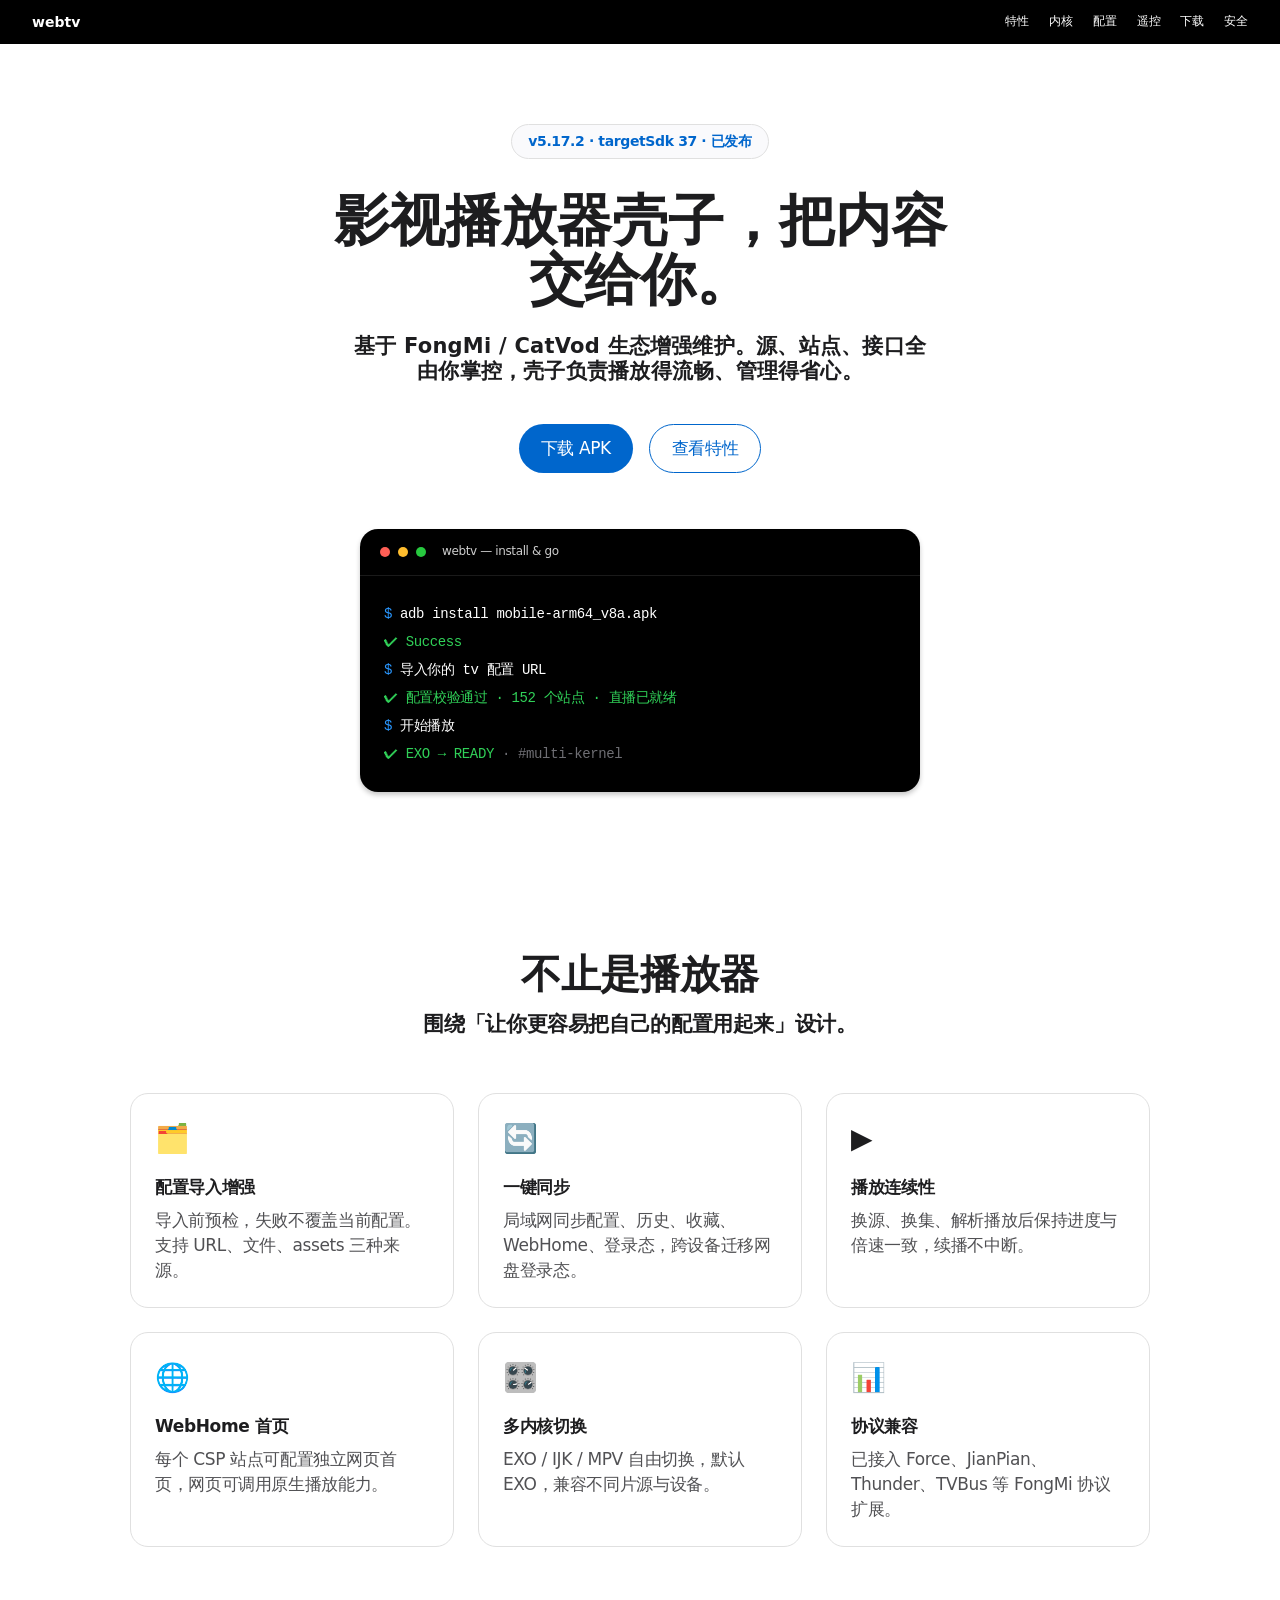
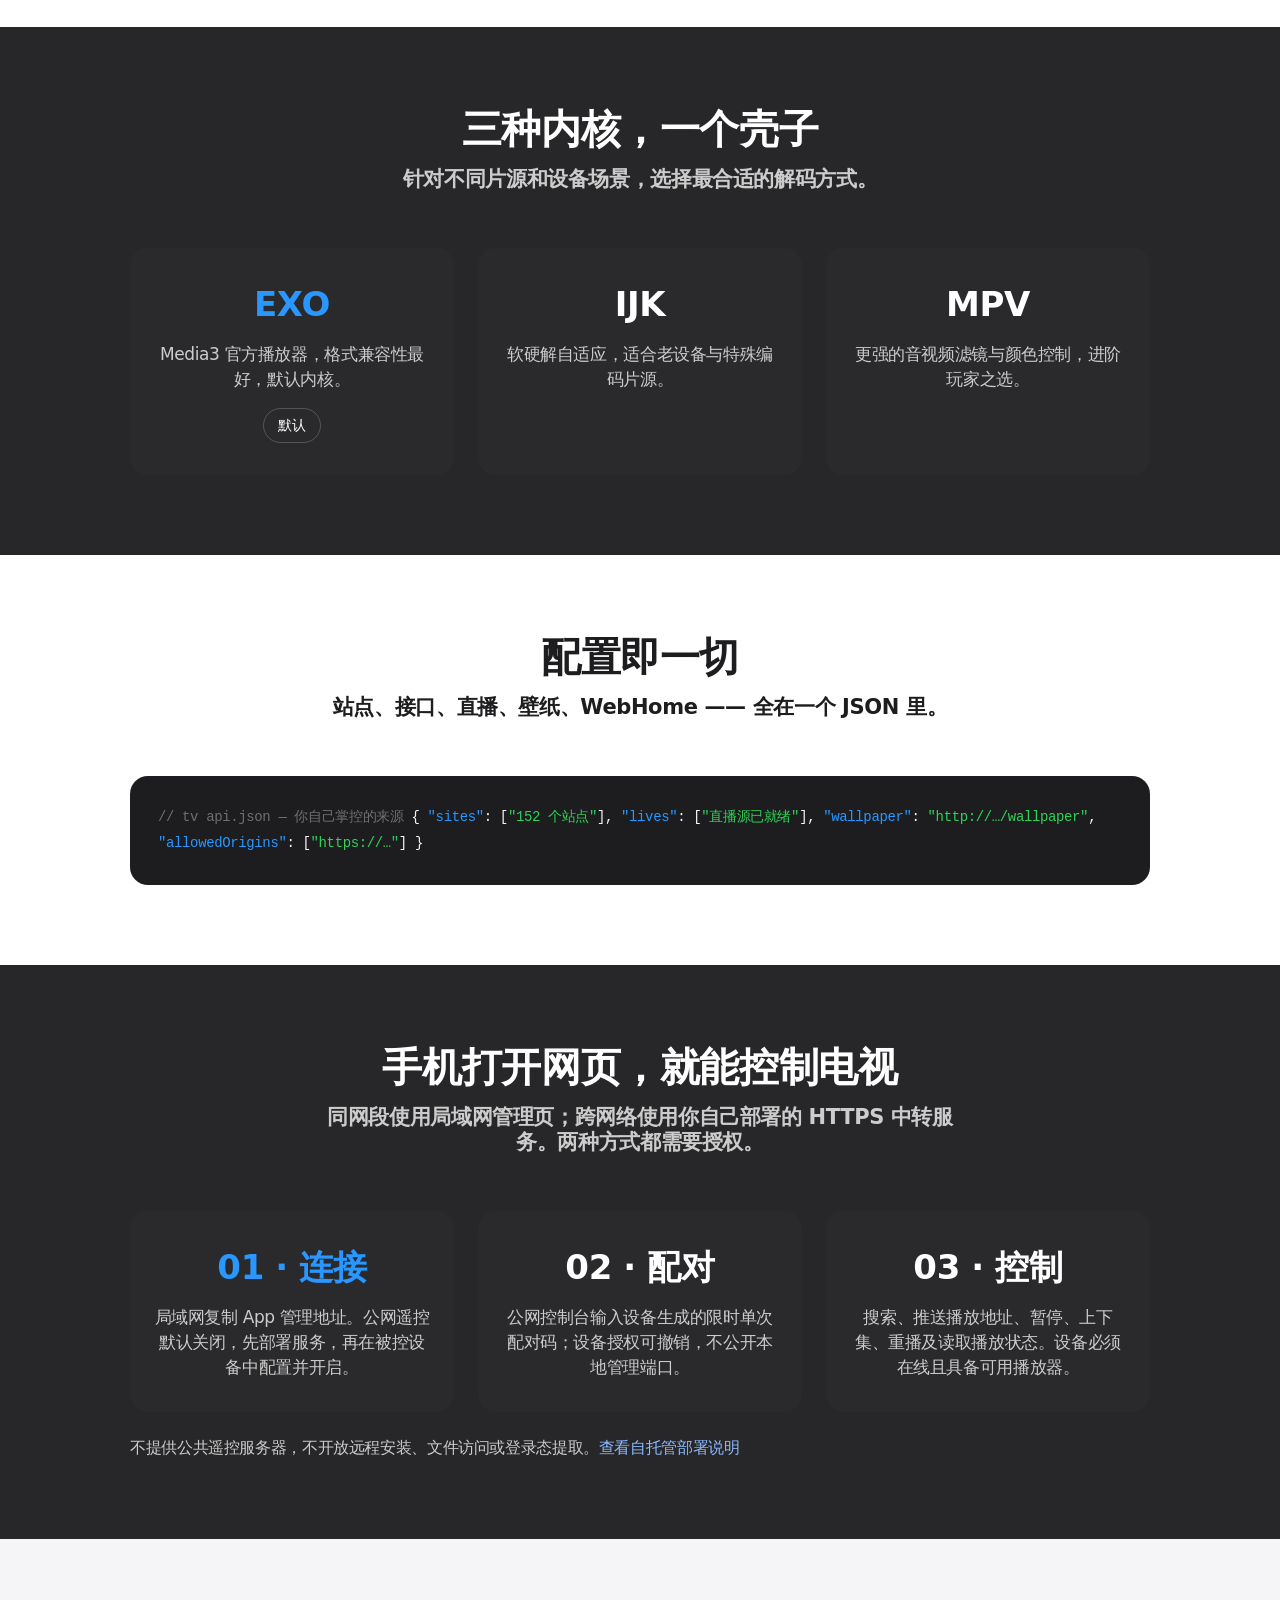
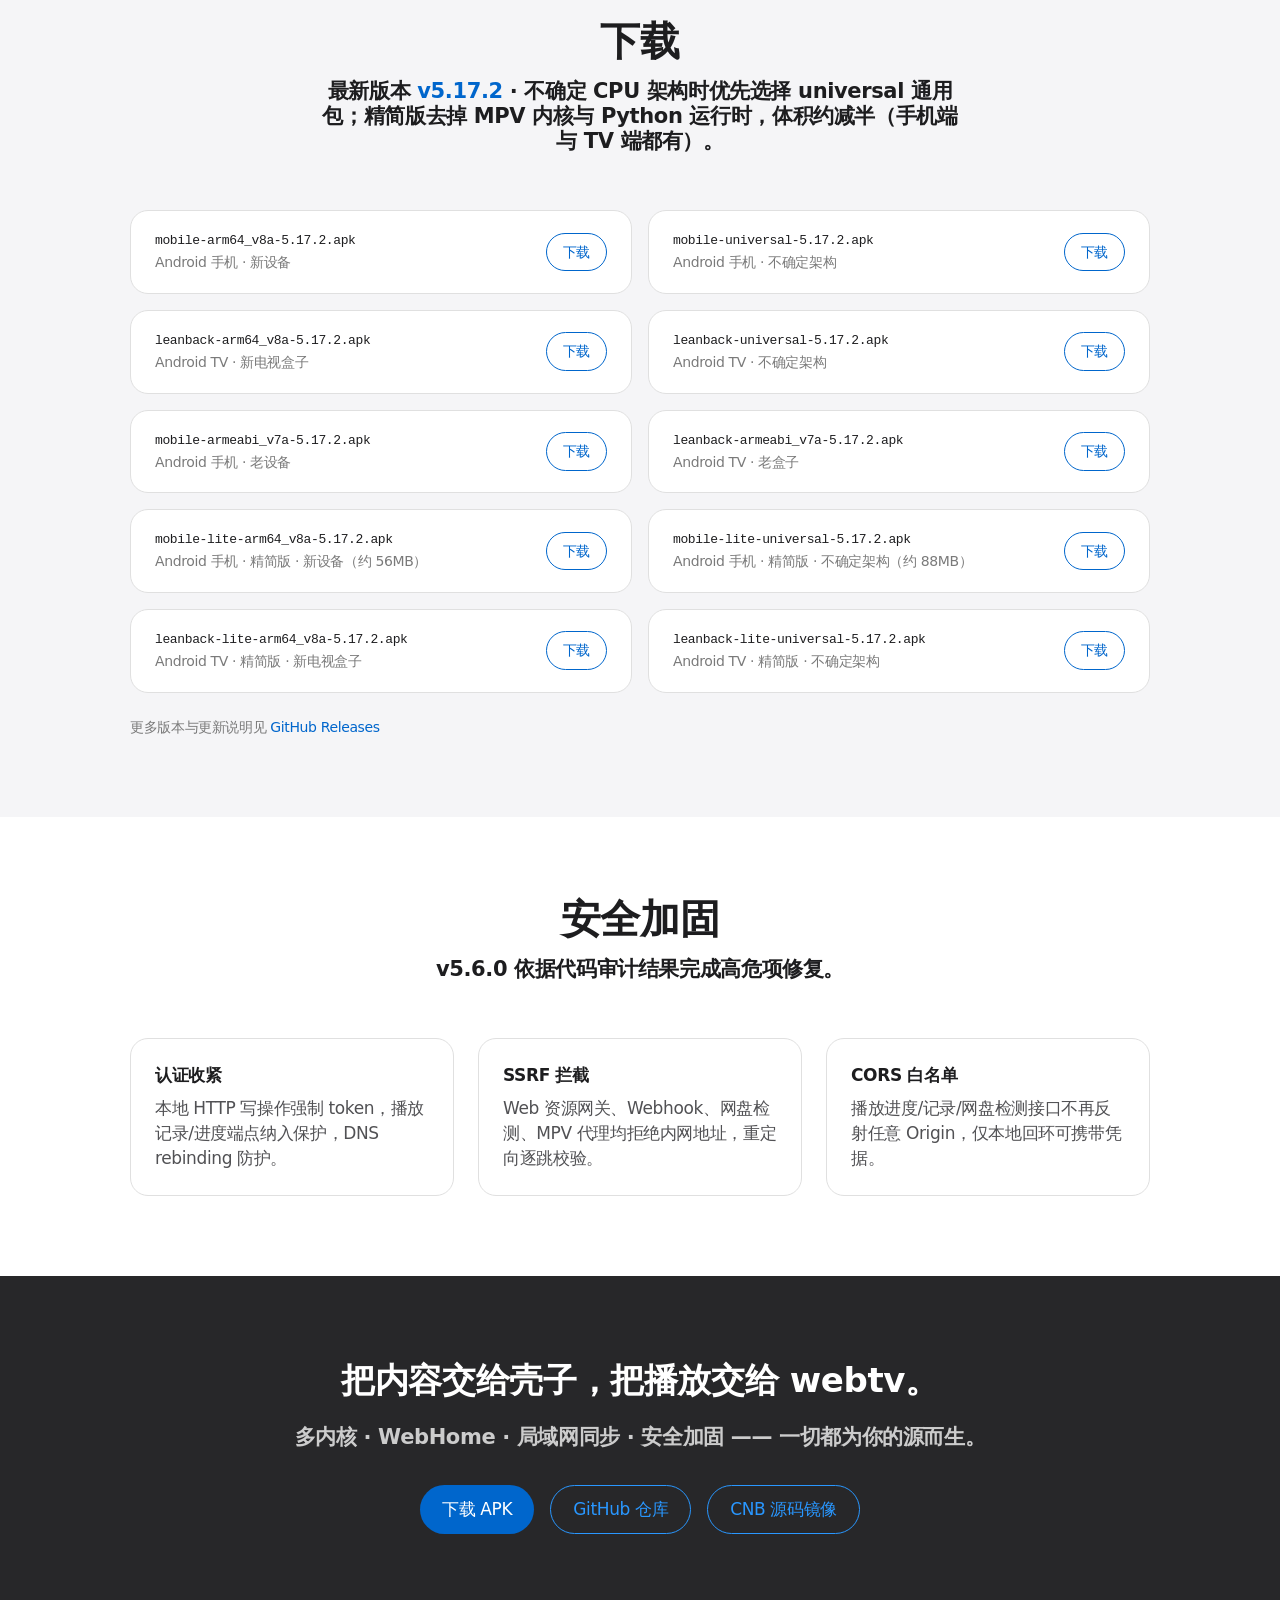
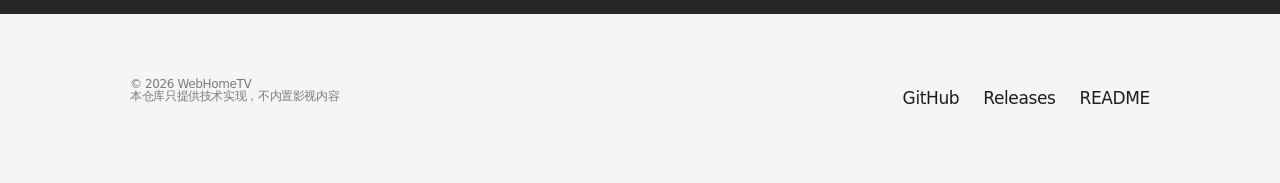
==== docs/index.html @ 2b1bd7a8 "release: v5.17.2 Ships the cast relay: sources whose playback needs request headers are now relayed " ====
<!DOCTYPE html>
<html lang="zh-CN">
<head>
<meta charset="UTF-8">
<meta name="viewport" content="width=device-width, initial-scale=1">
<title>WebHomeTV — 影视播放器壳子</title>
<meta name="description" content="WebHomeTV 是基于 FongMi / CatVod 生态增强维护的 Android 影音播放器壳子，支持多内核播放、WebHome 自定义首页、局域网同步与安全加固。">
<meta property="og:title" content="WebHomeTV — 影视播放器壳子">
<meta property="og:description" content="多内核播放 · WebHome 首页 · 局域网同步 · 安全加固">
<meta property="og:type" content="website">
<style>
  :root {
    --blue: #0066cc;
    --blue-focus: #0071e3;
    --blue-on-dark: #2997ff;
    --canvas: #ffffff;
    --parchment: #f5f5f7;
    --pearl: #fafafc;
    --tile-1: #272729;
    --ink: #1d1d1f;
    --body-on-dark: #ffffff;
    --body-muted: #cccccc;
    --ink-muted-48: #7a7a7a;
    --hairline: #e0e0e0;
    --divider-soft: #f0f0f0;
    --product-shadow: 0 3px 5px 0 rgba(0, 0, 0, 0.22);
    --font: -apple-system, BlinkMacSystemFont, "SF Pro Text", "Inter", "Segoe UI", system-ui, sans-serif;
    --font-display: -apple-system, BlinkMacSystemFont, "SF Pro Display", "Inter", system-ui, sans-serif;
    --section: 80px;
  }

  * { margin: 0; padding: 0; box-sizing: border-box; }

  html { scroll-behavior: smooth; }

  body {
    font-family: var(--font);
    background: var(--canvas);
    color: var(--ink);
    line-height: 1.47;
    letter-spacing: -0.374px;
    -webkit-font-smoothing: antialiased;
  }

  .container { max-width: 1068px; margin: 0 auto; padding: 0 24px; }
  .container-wide { max-width: 1440px; margin: 0 auto; padding: 0 32px; }

  a { color: var(--blue); text-decoration: none; }
  a:hover { text-decoration: underline; }

  /* ---------- Global Nav ---------- */
  .global-nav {
    position: sticky; top: 0; z-index: 50;
    background: #000000;
    height: 44px;
    display: flex; align-items: center;
  }
  .global-nav .container-wide {
    display: flex; align-items: center; justify-content: space-between;
    width: 100%;
  }
  .brand { font-size: 14px; font-weight: 600; color: var(--body-on-dark); letter-spacing: 0; }
  .brand:hover { text-decoration: none; opacity: 0.8; }
  .nav-links { display: flex; gap: 20px; }
  .nav-links a { font-size: 12px; color: var(--body-on-dark); letter-spacing: -0.12px; }
  .nav-links a:hover { text-decoration: none; color: var(--blue-on-dark); }

  /* ---------- Hero (light tile) ---------- */
  .hero { padding: var(--section) 0; background: var(--canvas); }
  .hero .container { text-align: center; }
  .hero .sub {
    display: inline-block;
    font-size: 14px; font-weight: 600; color: var(--blue);
    border: 1px solid var(--hairline);
    border-radius: 9999px;
    padding: 6px 16px;
    margin-bottom: 32px;
    background: var(--pearl);
  }
  .hero h1 {
    font-family: var(--font-display);
    font-size: 56px; font-weight: 600;
    line-height: 1.07; letter-spacing: -0.28px;
    color: var(--ink);
    max-width: 16ch; margin: 0 auto 24px;
  }
  .hero .lead {
    font-size: 21px; font-weight: 600;
    line-height: 1.19; letter-spacing: 0.231px;
    color: var(--ink);
    max-width: 40ch; margin: 0 auto 40px;
  }
  .hero-actions { display: flex; gap: 16px; justify-content: center; flex-wrap: wrap; }

  .btn {
    display: inline-flex; align-items: center; justify-content: center;
    font-family: var(--font); font-size: 17px; font-weight: 400;
    border-radius: 9999px; min-height: 44px; padding: 11px 22px;
    cursor: pointer; transition: transform 160ms ease, background 160ms ease;
    text-decoration: none;
  }
  .btn:focus-visible { outline: 2px solid var(--blue-focus); outline-offset: 2px; }
  .btn:active { transform: scale(0.95); }
  .btn-primary { background: var(--blue); color: #ffffff; }
  .btn-primary:hover { background: var(--blue-focus); text-decoration: none; }
  .btn-secondary { background: transparent; color: var(--blue); border: 1px solid var(--blue); }
  .btn-secondary:hover { background: rgba(0, 102, 204, 0.05); text-decoration: none; }

  /* Terminal card — product evidence */
  .terminal {
    background: #000000;
    border-radius: 18px;
    overflow: hidden;
    text-align: left;
    margin: 56px auto 0;
    max-width: 560px;
    box-shadow: var(--product-shadow);
  }
  .terminal-bar {
    display: flex; align-items: center; gap: 8px;
    padding: 14px 20px;
    border-bottom: 1px solid rgba(255, 255, 255, 0.1);
  }
  .terminal-bar .t-dot { width: 10px; height: 10px; border-radius: 50%; display: inline-block; }
  .t-dot.r { background: #FF5F56; } .t-dot.y { background: #FFBD2E; } .t-dot.g { background: #27C93F; }
  .terminal-bar .t-title { color: var(--body-muted); font-size: 12px; margin-left: 8px; }
  .terminal-body { padding: 24px; color: #a1a1a6; font-size: 14px; line-height: 2; font-family: ui-monospace, "SF Mono", monospace; }
  .terminal-body .prompt { color: var(--blue-on-dark); }
  .terminal-body .cmd { color: var(--body-on-dark); }
  .terminal-body .out { color: #30d158; }
  .terminal-body .muted { color: #6e6e73; }

  /* ---------- Section rhythm ---------- */
  section.tile-light { background: var(--canvas); padding: var(--section) 0; }
  section.tile-parchment { background: var(--parchment); padding: var(--section) 0; }
  section.tile-dark { background: var(--tile-1); padding: var(--section) 0; }
  section.tile-dark h2, section.tile-dark p.sec-desc { color: var(--body-on-dark); }
  section.tile-dark .sec-desc { color: var(--body-muted); }

  .sec-head { text-align: center; margin-bottom: 56px; }
  .sec-head h2 {
    font-family: var(--font-display);
    font-size: 40px; font-weight: 600; line-height: 1.10;
    color: var(--ink); margin-bottom: 16px;
  }
  .tile-dark .sec-head h2 { color: var(--body-on-dark); }
  .sec-head p.sec-desc { font-size: 21px; font-weight: 600; color: var(--ink); line-height: 1.19; max-width: 44ch; margin: 0 auto; }
  .tile-dark .sec-head p.sec-desc { color: var(--body-muted); }

  /* ---------- Feature cards (utility grid) ---------- */
  .grid { display: grid; grid-template-columns: repeat(3, 1fr); gap: 24px; }
  .card {
    background: var(--canvas);
    border: 1px solid var(--hairline);
    border-radius: 18px;
    padding: 24px;
    transition: transform 160ms ease;
  }
  .card:hover { transform: translateY(-2px); }
  .card .ico { font-size: 28px; margin-bottom: 16px; }
  .card h3 { font-size: 17px; font-weight: 600; color: var(--ink); margin-bottom: 8px; }
  .card p { font-size: 17px; color: #515154; line-height: 1.47; }
  .card code {
    font-family: ui-monospace, "SF Mono", monospace;
    font-size: 13px;
    background: var(--parchment);
    border-radius: 5px; padding: 2px 6px; color: var(--blue);
  }

  /* ---------- Kernels (dark tile) ---------- */
  .kernels { display: grid; grid-template-columns: repeat(3, 1fr); gap: 24px; }
  .kernel {
    background: #2a2a2c;
    border-radius: 18px;
    padding: 32px 24px;
    text-align: center;
  }
  .kernel .k-name { font-size: 34px; font-weight: 600; color: var(--body-on-dark); margin-bottom: 12px; letter-spacing: -0.374px; }
  .kernel .k-name.blue { color: var(--blue-on-dark); }
  .kernel p { font-size: 17px; color: var(--body-muted); }
  .kernel .tag {
    display: inline-block; margin-top: 16px;
    font-size: 14px; font-weight: 400; color: var(--body-on-dark);
    border: 1px solid rgba(255, 255, 255, 0.2);
    border-radius: 9999px; padding: 6px 14px;
  }

  /* ---------- Config code block ---------- */
  .code-block {
    background: #1d1d1f;
    border-radius: 18px;
    padding: 28px;
    font-family: ui-monospace, "SF Mono", monospace;
    font-size: 14px; line-height: 1.9;
    overflow-x: auto;
    color: #f5f5f7;
  }
  .code-block .cmt { color: #6e6e73; }
  .code-block .key { color: var(--blue-on-dark); }
  .code-block .str { color: #30d158; }

  /* ---------- Download ---------- */
  .dl-grid { display: grid; grid-template-columns: repeat(2, 1fr); gap: 16px; }
  .dl-row {
    display: flex; align-items: center; justify-content: space-between; gap: 16px;
    background: var(--canvas);
    border: 1px solid var(--hairline);
    border-radius: 18px; padding: 20px 24px;
    transition: border-color 160ms ease;
  }
  .dl-row:hover { border-color: var(--blue); }
  .dl-name { font-family: ui-monospace, "SF Mono", monospace; font-size: 13px; color: var(--ink); }
  .dl-desc { font-size: 14px; color: var(--ink-muted-48); margin-top: 2px; }
  .dl-btn {
    font-size: 14px; font-weight: 400; color: var(--blue);
    border: 1px solid var(--blue); border-radius: 9999px;
    padding: 8px 16px; white-space: nowrap;
    transition: background 160ms ease;
  }
  .dl-btn:hover { background: rgba(0, 102, 204, 0.05); text-decoration: none; }

  /* ---------- Security (parchment) ---------- */
  .tile-parchment .card { background: var(--canvas); border-color: var(--divider-soft); }

  /* ---------- CTA (dark) ---------- */
  .cta h2 { font-size: 34px; font-weight: 600; color: var(--body-on-dark); margin-bottom: 16px; letter-spacing: -0.374px; }
  .cta p { font-size: 21px; font-weight: 600; color: var(--body-muted); margin-bottom: 32px; }
  .cta .btn-primary { background: var(--blue); }
  .cta .btn-secondary { color: var(--blue-on-dark); border-color: var(--blue-on-dark); }

  /* ---------- Footer ---------- */
  footer { background: var(--parchment); padding: 64px 0; }
  footer .container { display: flex; justify-content: space-between; align-items: flex-start; gap: 32px; flex-wrap: wrap; }
  footer .copy { font-size: 12px; color: var(--ink-muted-48); line-height: 1.0; }
  footer .links { display: flex; gap: 24px; }
  footer .links a { font-size: 17px; color: var(--ink); line-height: 2.41; }
  footer .links a:hover { color: var(--blue); }

  /* ---------- Responsive ---------- */
  @media (max-width: 833px) {
    .nav-links { display: none; }
    .grid, .kernels { grid-template-columns: repeat(2, 1fr); }
    .dl-grid { grid-template-columns: 1fr; }
  }
  @media (max-width: 640px) {
    .hero h1 { font-size: 34px; }
    .sec-head h2 { font-size: 32px; }
    .grid, .kernels { grid-template-columns: 1fr; }
    section.tile-light, section.tile-parchment, section.tile-dark { padding: 48px 0; }
    .hero { padding: 48px 0; }
  }
  @media (max-width: 419px) {
    .hero h1 { font-size: 28px; }
    .container, .container-wide { padding: 0 16px; }
  }

  @media (prefers-reduced-motion: reduce) {
    html { scroll-behavior: auto; }
    * { transition: none !important; }
  }
</style>
</head>
<body>

<nav class="global-nav" aria-label="主导航">
  <div class="container-wide">
    <div class="brand">webtv</div>
    <div class="nav-links">
      <a href="#features">特性</a>
      <a href="#kernels">内核</a>
      <a href="#config">配置</a>
      <a href="#remote">遥控</a>
      <a href="#download">下载</a>
      <a href="#security">安全</a>
    </div>
  </div>
</nav>

<header class="hero" id="top">
  <div class="container">
    <span class="sub">v5.17.2 · targetSdk 37 · 已发布</span>
    <h1>影视播放器壳子，把内容交给你。</h1>
    <p class="lead">基于 FongMi / CatVod 生态增强维护。源、站点、接口全由你掌控，壳子负责播放得流畅、管理得省心。</p>
    <div class="hero-actions">
      <a class="btn btn-primary" href="#download">下载 APK</a>
      <a class="btn btn-secondary" href="#features">查看特性</a>
    </div>
    <div class="terminal" role="img" aria-label="终端命令行示例">
      <div class="terminal-bar">
        <span class="t-dot r"></span><span class="t-dot y"></span><span class="t-dot g"></span>
        <span class="t-title">webtv — install &amp; go</span>
      </div>
      <div class="terminal-body">
        <div><span class="prompt">$</span> <span class="cmd">adb install mobile-arm64_v8a.apk</span></div>
        <div><span class="out">✔ Success</span></div>
        <div><span class="prompt">$</span> <span class="cmd">导入你的 tv 配置 URL</span></div>
        <div><span class="out">✔ 配置校验通过 · 152 个站点 · 直播已就绪</span></div>
        <div><span class="prompt">$</span> <span class="cmd">开始播放</span></div>
        <div><span class="out">✔ EXO → READY <span class="muted">· #multi-kernel</span></span></div>
      </div>
    </div>
  </div>
</header>

<section class="tile-light" id="features">
  <div class="container">
    <div class="sec-head">
      <h2>不止是播放器</h2>
      <p class="sec-desc">围绕「让你更容易把自己的配置用起来」设计。</p>
    </div>
    <div class="grid">
      <div class="card">
        <div class="ico">🗂️</div>
        <h3>配置导入增强</h3>
        <p>导入前预检，失败不覆盖当前配置。支持 URL、文件、assets 三种来源。</p>
      </div>
      <div class="card">
        <div class="ico">🔄</div>
        <h3>一键同步</h3>
        <p>局域网同步配置、历史、收藏、WebHome、登录态，跨设备迁移网盘登录态。</p>
      </div>
      <div class="card">
        <div class="ico">▶️</div>
        <h3>播放连续性</h3>
        <p>换源、换集、解析播放后保持进度与倍速一致，续播不中断。</p>
      </div>
      <div class="card">
        <div class="ico">🌐</div>
        <h3>WebHome 首页</h3>
        <p>每个 CSP 站点可配置独立网页首页，网页可调用原生播放能力。</p>
      </div>
      <div class="card">
        <div class="ico">🎛️</div>
        <h3>多内核切换</h3>
        <p>EXO / IJK / MPV 自由切换，默认 EXO，兼容不同片源与设备。</p>
      </div>
      <div class="card">
        <div class="ico">📊</div>
        <h3>协议兼容</h3>
        <p>已接入 Force、JianPian、Thunder、TVBus 等 FongMi 协议扩展。</p>
      </div>
    </div>
  </div>
</section>

<section class="tile-dark" id="kernels">
  <div class="container">
    <div class="sec-head">
      <h2>三种内核，一个壳子</h2>
      <p class="sec-desc">针对不同片源和设备场景，选择最合适的解码方式。</p>
    </div>
    <div class="kernels">
      <div class="kernel">
        <div class="k-name blue">EXO</div>
        <p>Media3 官方播放器，格式兼容性最好，默认内核。</p>
        <span class="tag">默认</span>
      </div>
      <div class="kernel">
        <div class="k-name">IJK</div>
        <p>软硬解自适应，适合老设备与特殊编码片源。</p>
      </div>
      <div class="kernel">
        <div class="k-name">MPV</div>
        <p>更强的音视频滤镜与颜色控制，进阶玩家之选。</p>
      </div>
    </div>
  </div>
</section>

<section class="tile-light" id="config">
  <div class="container">
    <div class="sec-head">
      <h2>配置即一切</h2>
      <p class="sec-desc">站点、接口、直播、壁纸、WebHome —— 全在一个 JSON 里。</p>
    </div>
    <div class="code-block" role="img" aria-label="tv 配置 JSON 示例">
<span class="cmt">// tv api.json — 你自己掌控的来源</span>
{
  <span class="key">"sites"</span>: [<span class="str">"152 个站点"</span>],
  <span class="key">"lives"</span>: [<span class="str">"直播源已就绪"</span>],
  <span class="key">"wallpaper"</span>: <span class="str">"http://…/wallpaper"</span>,
  <span class="key">"allowedOrigins"</span>: [<span class="str">"https://…"</span>]
}
    </div>
  </div>
</section>

<section class="tile-dark" id="remote">
  <div class="container">
    <div class="sec-head">
      <h2>手机打开网页，就能控制电视</h2>
      <p class="sec-desc">同网段使用局域网管理页；跨网络使用你自己部署的 HTTPS 中转服务。两种方式都需要授权。</p>
    </div>
    <div class="kernels">
      <div class="kernel">
        <div class="k-name blue">01 · 连接</div>
        <p>局域网复制 App 管理地址。公网遥控默认关闭，先部署服务，再在被控设备中配置并开启。</p>
      </div>
      <div class="kernel">
        <div class="k-name">02 · 配对</div>
        <p>公网控制台输入设备生成的限时单次配对码；设备授权可撤销，不公开本地管理端口。</p>
      </div>
      <div class="kernel">
        <div class="k-name">03 · 控制</div>
        <p>搜索、推送播放地址、暂停、上下集、重播及读取播放状态。设备必须在线且具备可用播放器。</p>
      </div>
    </div>
    <p style="margin-top:24px;color:#ccc">不提供公共遥控服务器，不开放远程安装、文件访问或登录态提取。<a style="color:#8db9ff" href="https://github.com/motao123/webtv/tree/main/serverless/webtv-remote-go">查看自托管部署说明</a></p>
  </div>
</section>

<section class="tile-parchment" id="download">
  <div class="container">
    <div class="sec-head">
      <h2>下载</h2>
      <p class="sec-desc">最新版本 <strong style="color:var(--blue)">v5.17.2</strong> · 不确定 CPU 架构时优先选择 universal 通用包；精简版去掉 MPV 内核与 Python 运行时，体积约减半（手机端与 TV 端都有）。</p>
    </div>
    <div class="dl-grid">
      <div class="dl-row">
        <div>
          <div class="dl-name">mobile-arm64_v8a-5.17.2.apk</div>
          <div class="dl-desc">Android 手机 · 新设备</div>
        </div>
        <a class="dl-btn" href="https://github.com/motao123/webtv/releases/latest/download/mobile-arm64_v8a-5.17.2.apk">下载</a>
      </div>
      <div class="dl-row">
        <div>
          <div class="dl-name">mobile-universal-5.17.2.apk</div>
          <div class="dl-desc">Android 手机 · 不确定架构</div>
        </div>
        <a class="dl-btn" href="https://github.com/motao123/webtv/releases/latest/download/mobile-universal-5.17.2.apk">下载</a>
      </div>
      <div class="dl-row">
        <div>
          <div class="dl-name">leanback-arm64_v8a-5.17.2.apk</div>
          <div class="dl-desc">Android TV · 新电视盒子</div>
        </div>
        <a class="dl-btn" href="https://github.com/motao123/webtv/releases/latest/download/leanback-arm64_v8a-5.17.2.apk">下载</a>
      </div>
      <div class="dl-row">
        <div>
          <div class="dl-name">leanback-universal-5.17.2.apk</div>
          <div class="dl-desc">Android TV · 不确定架构</div>
        </div>
        <a class="dl-btn" href="https://github.com/motao123/webtv/releases/latest/download/leanback-universal-5.17.2.apk">下载</a>
      </div>
      <div class="dl-row">
        <div>
          <div class="dl-name">mobile-armeabi_v7a-5.17.2.apk</div>
          <div class="dl-desc">Android 手机 · 老设备</div>
        </div>
        <a class="dl-btn" href="https://github.com/motao123/webtv/releases/latest/download/mobile-armeabi_v7a-5.17.2.apk">下载</a>
      </div>
      <div class="dl-row">
        <div>
          <div class="dl-name">leanback-armeabi_v7a-5.17.2.apk</div>
          <div class="dl-desc">Android TV · 老盒子</div>
        </div>
        <a class="dl-btn" href="https://github.com/motao123/webtv/releases/latest/download/leanback-armeabi_v7a-5.17.2.apk">下载</a>
      </div>
      <div class="dl-row">
        <div>
          <div class="dl-name">mobile-lite-arm64_v8a-5.17.2.apk</div>
          <div class="dl-desc">Android 手机 · 精简版 · 新设备（约 56MB）</div>
        </div>
        <a class="dl-btn" href="https://github.com/motao123/webtv/releases/latest/download/mobile-lite-arm64_v8a-5.17.2.apk">下载</a>
      </div>
      <div class="dl-row">
        <div>
          <div class="dl-name">mobile-lite-universal-5.17.2.apk</div>
          <div class="dl-desc">Android 手机 · 精简版 · 不确定架构（约 88MB）</div>
        </div>
        <a class="dl-btn" href="https://github.com/motao123/webtv/releases/latest/download/mobile-lite-universal-5.17.2.apk">下载</a>
      </div>
      <div class="dl-row">
        <div>
          <div class="dl-name">leanback-lite-arm64_v8a-5.17.2.apk</div>
          <div class="dl-desc">Android TV · 精简版 · 新电视盒子</div>
        </div>
        <a class="dl-btn" href="https://github.com/motao123/webtv/releases/latest/download/leanback-lite-arm64_v8a-5.17.2.apk">下载</a>
      </div>
      <div class="dl-row">
        <div>
          <div class="dl-name">leanback-lite-universal-5.17.2.apk</div>
          <div class="dl-desc">Android TV · 精简版 · 不确定架构</div>
        </div>
        <a class="dl-btn" href="https://github.com/motao123/webtv/releases/latest/download/leanback-lite-universal-5.17.2.apk">下载</a>
      </div>
    </div>
    <p style="margin-top:24px;font-size:14px;color:var(--ink-muted-48)">更多版本与更新说明见 <a href="https://github.com/motao123/webtv/releases">GitHub Releases</a></p>
  </div>
</section>

<section class="tile-light" id="security">
  <div class="container">
    <div class="sec-head">
      <h2>安全加固</h2>
      <p class="sec-desc">v5.6.0 依据代码审计结果完成高危项修复。</p>
    </div>
    <div class="grid">
      <div class="card">
        <h3>认证收紧</h3>
        <p>本地 HTTP 写操作强制 token，播放记录/进度端点纳入保护，DNS rebinding 防护。</p>
      </div>
      <div class="card">
        <h3>SSRF 拦截</h3>
        <p>Web 资源网关、Webhook、网盘检测、MPV 代理均拒绝内网地址，重定向逐跳校验。</p>
      </div>
      <div class="card">
        <h3>CORS 白名单</h3>
        <p>播放进度/记录/网盘检测接口不再反射任意 Origin，仅本地回环可携带凭据。</p>
      </div>
    </div>
  </div>
</section>

<section class="tile-dark cta">
  <div class="container" style="text-align:center">
    <h2>把内容交给壳子，把播放交给 webtv。</h2>
    <p>多内核 · WebHome · 局域网同步 · 安全加固 —— 一切都为你的源而生。</p>
    <div class="hero-actions" style="justify-content:center">
      <a class="btn btn-primary" href="#download">下载 APK</a>
      <a class="btn btn-secondary" href="https://github.com/motao123/webtv">GitHub 仓库</a>
      <a class="btn btn-secondary" href="https://cnb.cool/code_free/webtv-coding">CNB 源码镜像</a>
    </div>
  </div>
</section>

<footer>
  <div class="container">
    <div class="copy">© 2026 WebHomeTV<br>本仓库只提供技术实现，不内置影视内容</div>
    <div class="links">
      <a href="https://github.com/motao123/webtv">GitHub</a>
      <a href="https://github.com/motao123/webtv/releases">Releases</a>
      <a href="https://github.com/motao123/webtv/blob/main/README.md">README</a>
    </div>
  </div>
</footer>

</body>
</html>
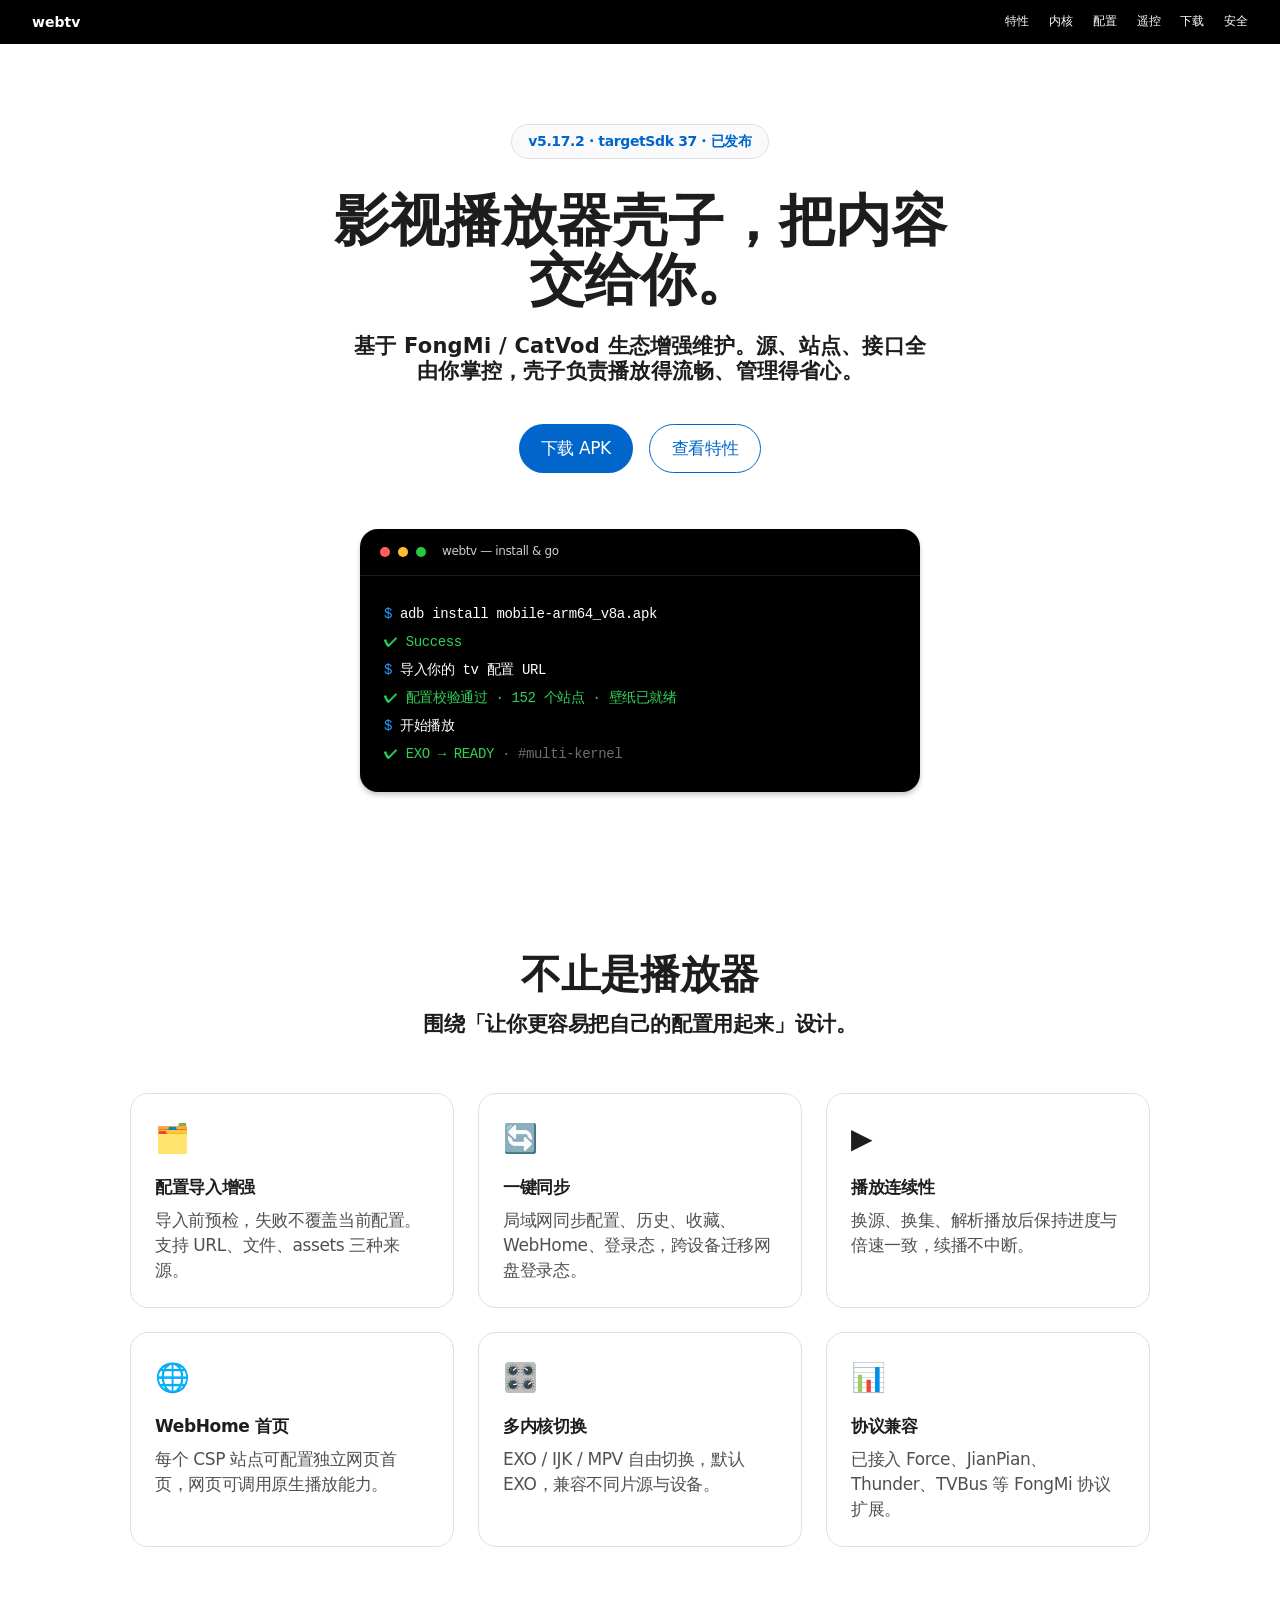
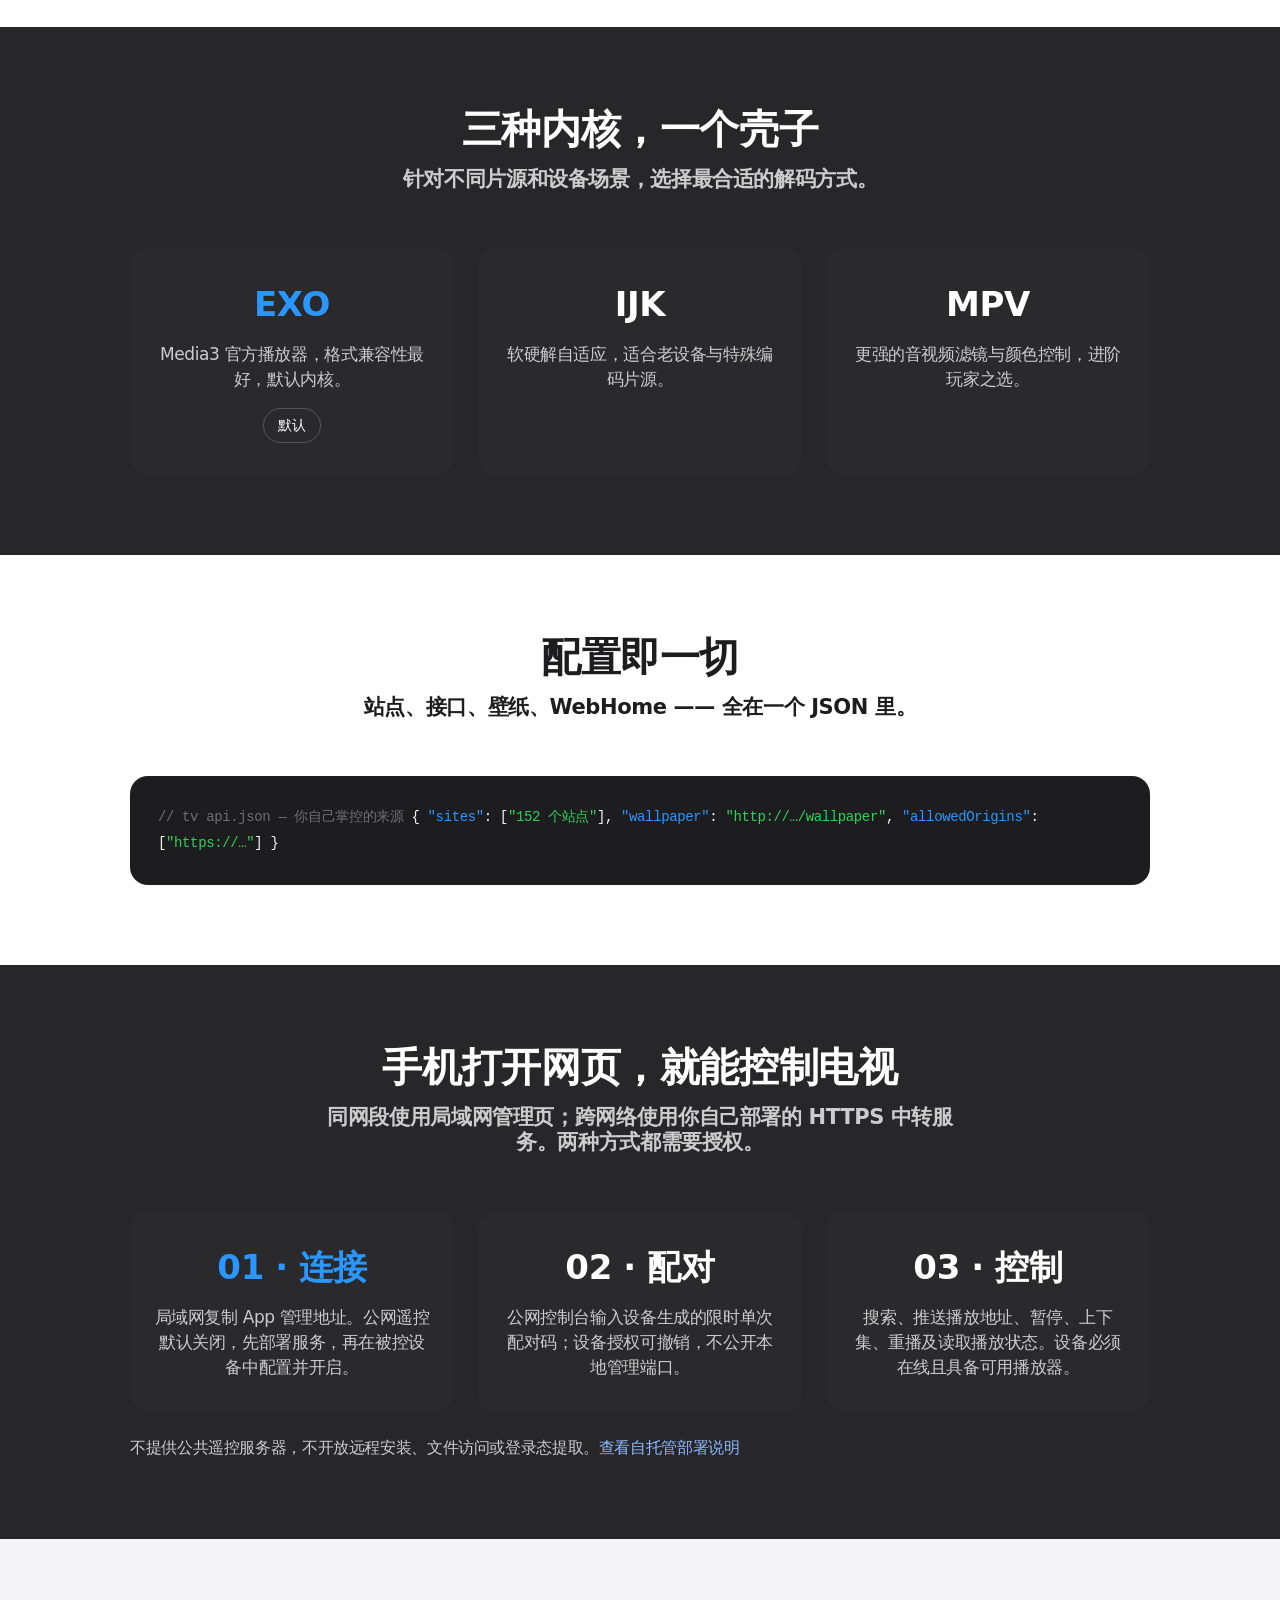
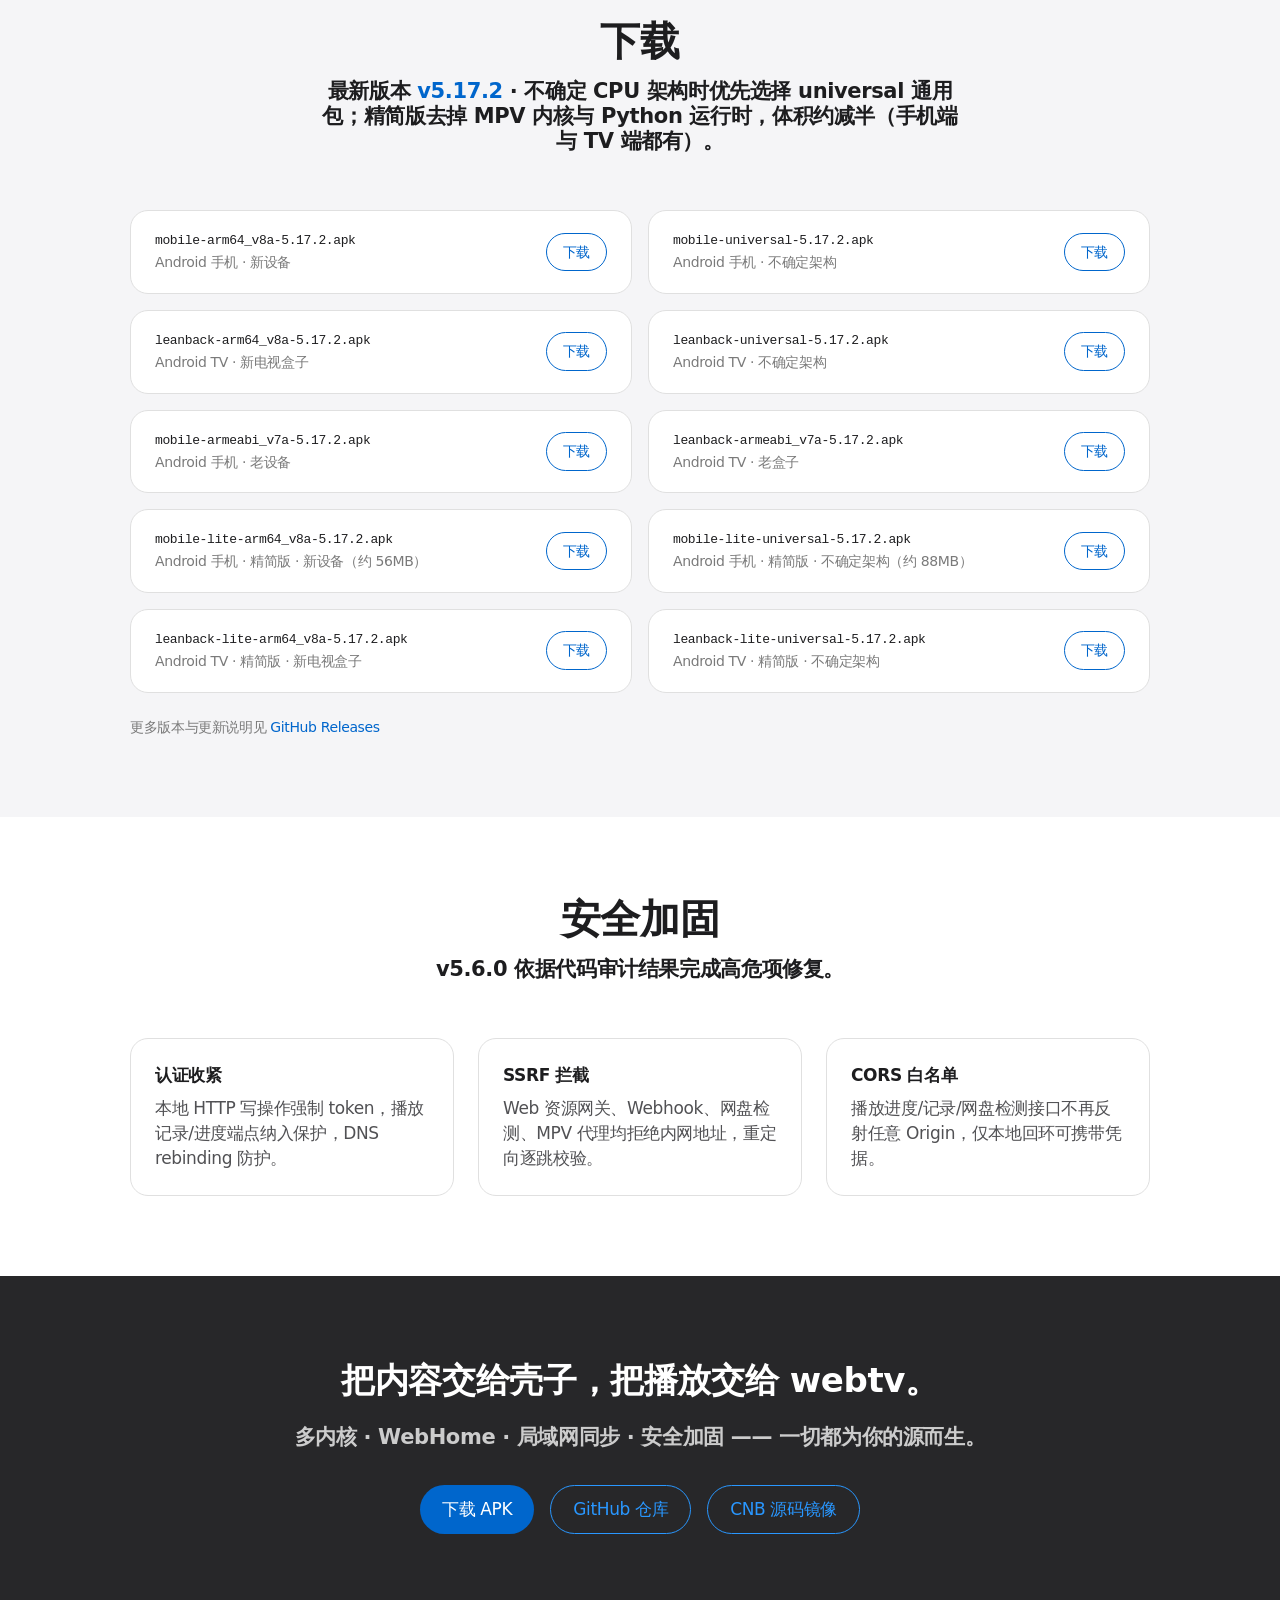
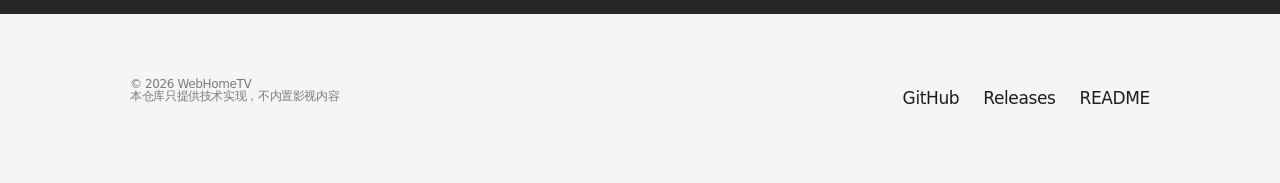
==== commit 828e6b89: "docs: 同步项目说明与文档站点 - 更新 README 中的功能范围与界面说明 - 同步文档站点的能力描述与配置示例" ====
--- a/docs/index.html
+++ b/docs/index.html
@@ -294,7 +294,7 @@
         <div><span class="prompt">$</span> <span class="cmd">adb install mobile-arm64_v8a.apk</span></div>
         <div><span class="out">✔ Success</span></div>
         <div><span class="prompt">$</span> <span class="cmd">导入你的 tv 配置 URL</span></div>
-        <div><span class="out">✔ 配置校验通过 · 152 个站点 · 直播已就绪</span></div>
+        <div><span class="out">✔ 配置校验通过 · 152 个站点 · 壁纸已就绪</span></div>
         <div><span class="prompt">$</span> <span class="cmd">开始播放</span></div>
         <div><span class="out">✔ EXO → READY <span class="muted">· #multi-kernel</span></span></div>
       </div>
@@ -371,13 +371,12 @@
   <div class="container">
     <div class="sec-head">
       <h2>配置即一切</h2>
-      <p class="sec-desc">站点、接口、直播、壁纸、WebHome —— 全在一个 JSON 里。</p>
+      <p class="sec-desc">站点、接口、壁纸、WebHome —— 全在一个 JSON 里。</p>
     </div>
     <div class="code-block" role="img" aria-label="tv 配置 JSON 示例">
 <span class="cmt">// tv api.json — 你自己掌控的来源</span>
 {
   <span class="key">"sites"</span>: [<span class="str">"152 个站点"</span>],
-  <span class="key">"lives"</span>: [<span class="str">"直播源已就绪"</span>],
   <span class="key">"wallpaper"</span>: <span class="str">"http://…/wallpaper"</span>,
   <span class="key">"allowedOrigins"</span>: [<span class="str">"https://…"</span>]
 }
